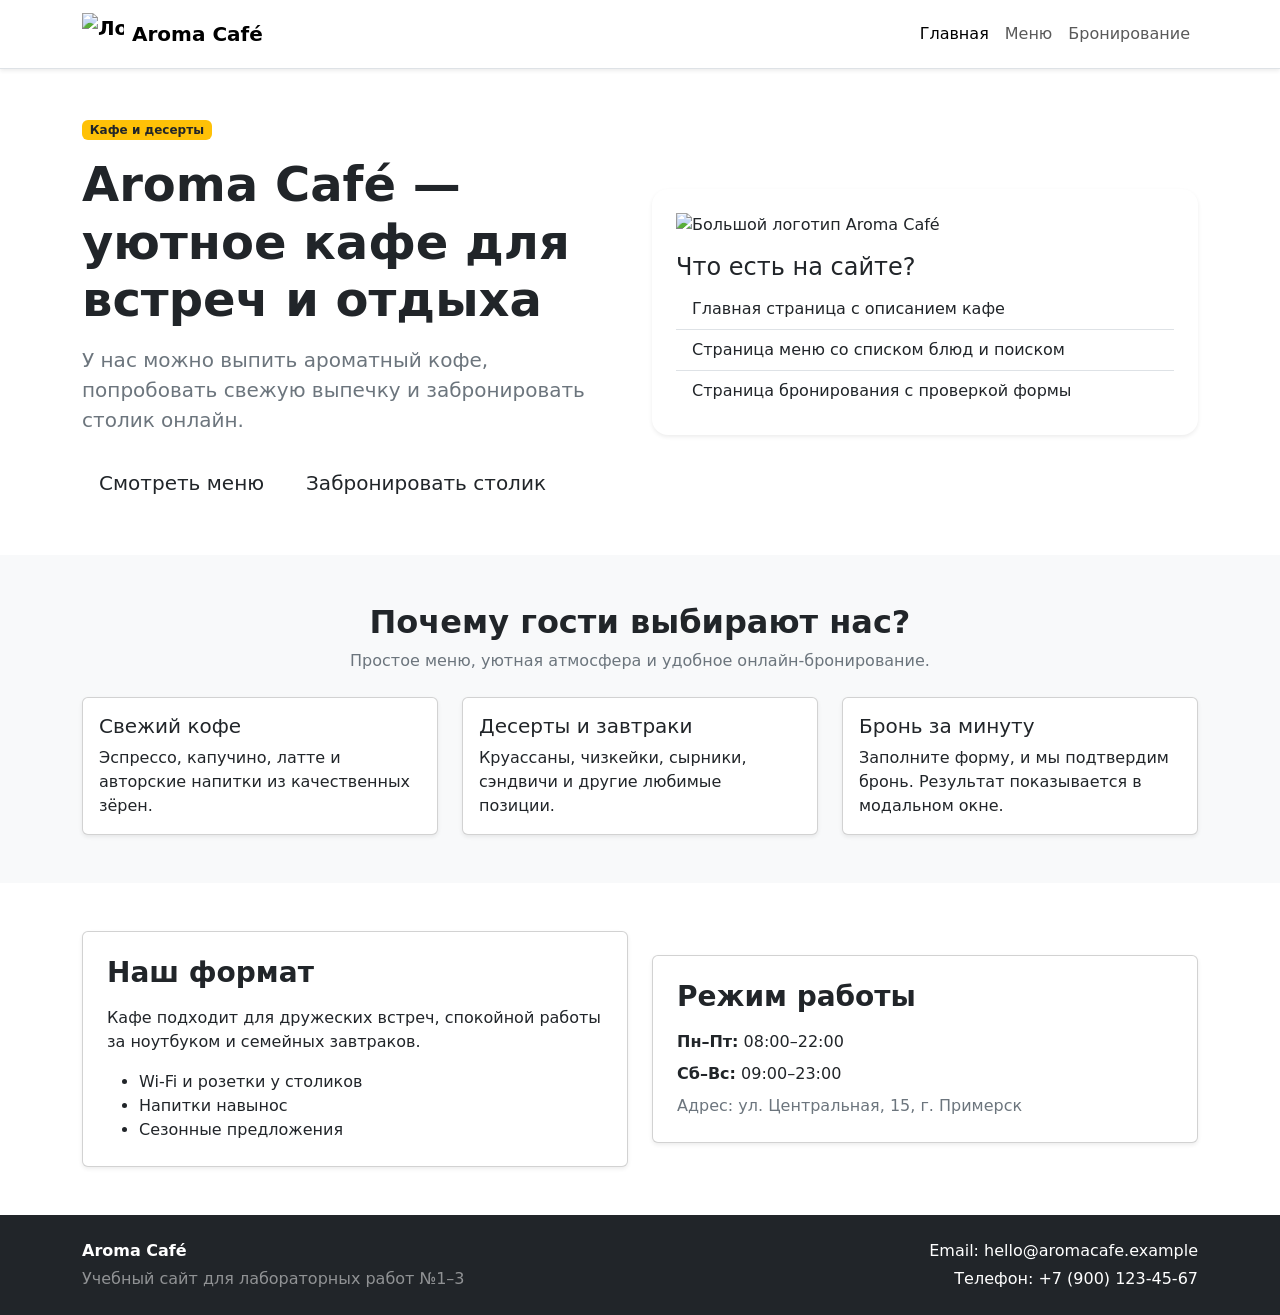
==== index.html @ 325fa291 "index.html" ====
<!DOCTYPE html>
<html lang="ru">
<head>
  <meta charset="UTF-8">
  <meta name="viewport" content="width=device-width, initial-scale=1.0">
  <title>Aroma Café — главная</title>
  <link rel="icon" href="img/favicon.svg" type="image/svg+xml">
  <!-- Bootstrap подключается через CDN -->
  <link href="https://cdn.jsdelivr.net/npm/bootstrap@5.3.3/dist/css/bootstrap.min.css" rel="stylesheet">
  <!-- Собственный файл стилей -->
  <link rel="stylesheet" href="css/style.css">
  <!-- Подключение веб-аналитики: ID Google Analytics -->
  <script async src="https://www.googletagmanager.com/gtag/js?id=G-399931535"></script>
  <script>
    window.dataLayer = window.dataLayer || [];
    function gtag(){dataLayer.push(arguments);} 
    gtag('js', new Date());
    gtag('config', 'G-399931535');
  </script>
</head>
<body class="d-flex flex-column min-vh-100">
<!-- Шапка сайта: логотип, название и меню навигации -->
<header class="border-bottom bg-white sticky-top shadow-sm">
  <nav class="navbar navbar-expand-lg">
    <div class="container">
      <a class="navbar-brand d-flex align-items-center gap-2 fw-bold" href="index.html">
        <img src="img/logo.svg" alt="Логотип Aroma Café" width="42" height="42">
        <span>Aroma Café</span>
      </a>

      <button class="navbar-toggler" type="button" data-bs-toggle="collapse" data-bs-target="#mainMenu" aria-controls="mainMenu" aria-expanded="false" aria-label="Открыть меню">
        <span class="navbar-toggler-icon"></span>
      </button>

      <!-- Главное меню сайта -->
      <div class="collapse navbar-collapse" id="mainMenu">
        <ul class="navbar-nav ms-auto">
          <li class="nav-item"><a class="nav-link active" href="index.html">Главная</a></li>
          <li class="nav-item"><a class="nav-link" href="catalog.html">Меню</a></li>
          <li class="nav-item"><a class="nav-link" href="order.html">Бронирование</a></li>
        </ul>
      </div>
    </div>
  </nav>
</header>

<!-- Основной контент главной страницы -->
<main>
  <!-- Hero-блок -->
  <section class="hero-section py-5">
    <div class="container">
      <div class="row align-items-center gy-4">
        <div class="col-lg-6">
          <span class="badge text-bg-warning mb-3 text-dark">Кафе и десерты</span>
          <h1 class="display-5 fw-bold mb-3">Aroma Café — уютное кафе для встреч и отдыха</h1>
          <p class="lead text-secondary mb-4">
            У нас можно выпить ароматный кофе, попробовать свежую выпечку и забронировать столик онлайн.
          </p>
          <div class="d-flex flex-wrap gap-2">
            <a href="catalog.html" class="btn btn-cafe btn-lg">Смотреть меню</a>
            <a href="order.html" class="btn btn-outline-cafe btn-lg">Забронировать столик</a>
          </div>
        </div>
        <div class="col-lg-6">
          <div class="p-4 bg-white rounded-4 shadow-sm feature-box">
            <img src="img/logo.svg" alt="Большой логотип Aroma Café" class="hero-logo mb-3">
            <h2 class="h4">Что есть на сайте?</h2>
            <ul class="list-group list-group-flush">
              <li class="list-group-item">Главная страница с описанием кафе</li>
              <li class="list-group-item">Страница меню со списком блюд и поиском</li>
              <li class="list-group-item">Страница бронирования с проверкой формы</li>
            </ul>
          </div>
        </div>
      </div>
    </div>
  </section>

  <!-- Блок преимуществ -->
  <section class="py-5 bg-light">
    <div class="container">
      <div class="text-center mb-4">
        <h2 class="fw-bold">Почему гости выбирают нас?</h2>
        <p class="text-secondary">Простое меню, уютная атмосфера и удобное онлайн-бронирование.</p>
      </div>

      <div class="row g-4">
        <div class="col-md-4">
          <article class="card h-100 shadow-sm">
            <div class="card-body">
              <h3 class="h5 card-title">Свежий кофе</h3>
              <p class="card-text">Эспрессо, капучино, латте и авторские напитки из качественных зёрен.</p>
            </div>
          </article>
        </div>
        <div class="col-md-4">
          <article class="card h-100 shadow-sm">
            <div class="card-body">
              <h3 class="h5 card-title">Десерты и завтраки</h3>
              <p class="card-text">Круассаны, чизкейки, сырники, сэндвичи и другие любимые позиции.</p>
            </div>
          </article>
        </div>
        <div class="col-md-4">
          <article class="card h-100 shadow-sm">
            <div class="card-body">
              <h3 class="h5 card-title">Бронь за минуту</h3>
              <p class="card-text">Заполните форму, и мы подтвердим бронь. Результат показывается в модальном окне.</p>
            </div>
          </article>
        </div>
      </div>
    </div>
  </section>

  <!-- Дополнительный информационный блок -->
  <section class="py-5">
    <div class="container">
      <div class="row g-4 align-items-center">
        <div class="col-lg-6">
          <div class="card shadow-sm h-100">
            <div class="card-body p-4">
              <h2 class="h3 fw-bold mb-3">Наш формат</h2>
              <p>Кафе подходит для дружеских встреч, спокойной работы за ноутбуком и семейных завтраков.</p>
              <ul class="mb-0">
                <li>Wi‑Fi и розетки у столиков</li>
                <li>Напитки навынос</li>
                <li>Сезонные предложения</li>
              </ul>
            </div>
          </div>
        </div>
        <div class="col-lg-6">
          <div class="card shadow-sm h-100">
            <div class="card-body p-4">
              <h2 class="h3 fw-bold mb-3">Режим работы</h2>
              <p class="mb-2"><strong>Пн–Пт:</strong> 08:00–22:00</p>
              <p class="mb-2"><strong>Сб–Вс:</strong> 09:00–23:00</p>
              <p class="mb-0 text-secondary">Адрес: ул. Центральная, 15, г. Примерск</p>
            </div>
          </div>
        </div>
      </div>
    </div>
  </section>
</main>

<!-- Футер сайта: контакты и дополнительная информация -->
<footer class="bg-dark text-white py-4 mt-auto">
  <div class="container">
    <div class="row gy-3 align-items-center">
      <div class="col-md-6">
        <p class="mb-1 fw-bold">Aroma Café</p>
        <p class="mb-0 text-white-50">Учебный сайт для лабораторных работ №1–3</p>
      </div>
      <div class="col-md-6 text-md-end">
        <p class="mb-1">Email: hello@aromacafe.example</p>
        <p class="mb-0">Телефон: +7 (900) 123-45-67</p>
      </div>
    </div>
  </div>
</footer>

<!-- Bootstrap JS нужен для работы меню и модальных окон -->
<script src="https://cdn.jsdelivr.net/npm/bootstrap@5.3.3/dist/js/bootstrap.bundle.min.js"></script>
<!-- Собственный JavaScript-файл подключён ко всем страницам -->
<script src="js/script.js"></script>
</body>
</html>
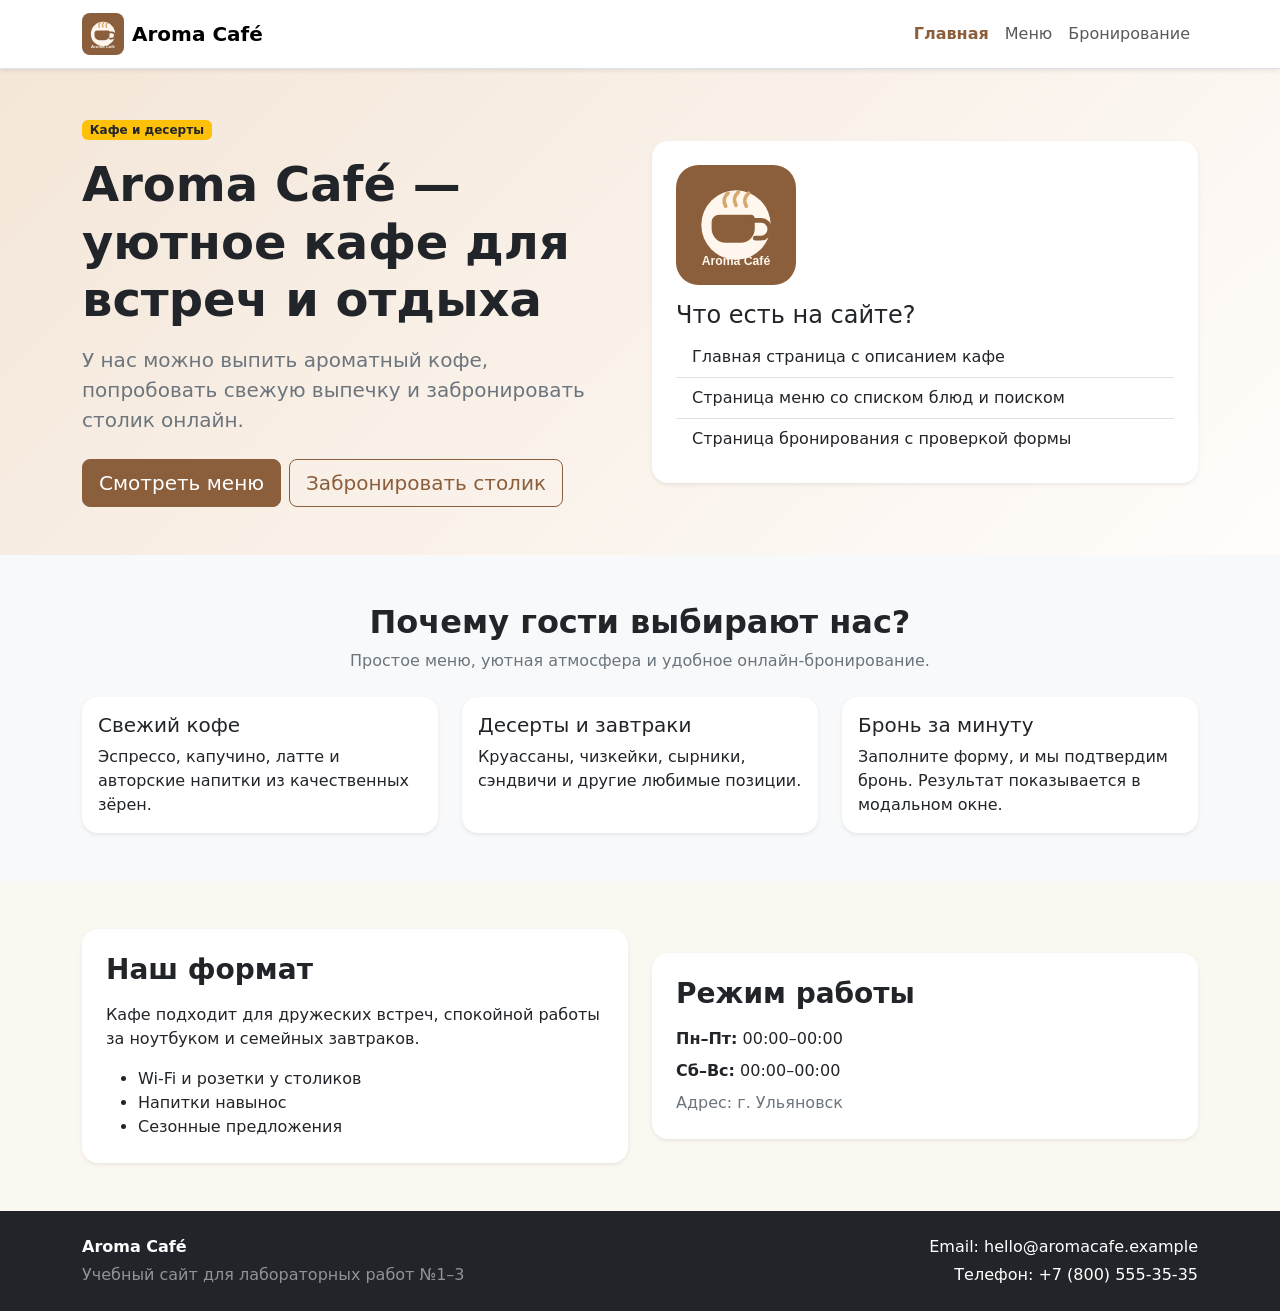
==== commit bc86361d: "Update index.html" ====
--- a/index.html
+++ b/index.html
@@ -10,12 +10,12 @@
   <!-- Собственный файл стилей -->
   <link rel="stylesheet" href="css/style.css">
   <!-- Подключение веб-аналитики: ID Google Analytics -->
-  <script async src="https://www.googletagmanager.com/gtag/js?id=G-399931535"></script>
+  <script async src="https://www.googletagmanager.com/gtag/js?id=G-Z52B94FPF3"></script>
   <script>
     window.dataLayer = window.dataLayer || [];
     function gtag(){dataLayer.push(arguments);} 
     gtag('js', new Date());
-    gtag('config', 'G-399931535');
+    gtag('config', 'G-Z52B94FPF3');
   </script>
 </head>
 <body class="d-flex flex-column min-vh-100">
@@ -134,9 +134,9 @@
           <div class="card shadow-sm h-100">
             <div class="card-body p-4">
               <h2 class="h3 fw-bold mb-3">Режим работы</h2>
-              <p class="mb-2"><strong>Пн–Пт:</strong> 08:00–22:00</p>
-              <p class="mb-2"><strong>Сб–Вс:</strong> 09:00–23:00</p>
-              <p class="mb-0 text-secondary">Адрес: ул. Центральная, 15, г. Примерск</p>
+              <p class="mb-2"><strong>Пн–Пт:</strong> 00:00–00:00</p>
+              <p class="mb-2"><strong>Сб–Вс:</strong> 00:00–00:00</p>
+              <p class="mb-0 text-secondary">Адрес: г. Ульяновск</p>
             </div>
           </div>
         </div>
@@ -155,7 +155,7 @@
       </div>
       <div class="col-md-6 text-md-end">
         <p class="mb-1">Email: hello@aromacafe.example</p>
-        <p class="mb-0">Телефон: +7 (900) 123-45-67</p>
+        <p class="mb-0">Телефон: +7 (800) 555-35-35</p>
       </div>
     </div>
   </div>
--- a/css/style.css
+++ b/css/style.css
@@ -0,0 +1,76 @@
+/* Собственные стили сайта: подключены отдельно от Bootstrap */
+
+:root {
+  --site-bg: #fbf7f1;
+  --site-primary: #8b5e3c;
+  --site-primary-dark: #6b4529;
+  --site-primary-soft: #f4e6d8;
+  --site-accent: #d7a86e;
+}
+
+body {
+  background: var(--site-bg);
+}
+
+.navbar-brand img {
+  flex-shrink: 0;
+}
+
+.nav-link.active {
+  font-weight: 700;
+  color: var(--site-primary) !important;
+}
+
+.hero-section {
+  background: linear-gradient(135deg, var(--site-primary-soft), #fffdfb);
+}
+
+.hero-logo {
+  width: 120px;
+  height: 120px;
+}
+
+.card,
+.feature-box {
+  border: 0;
+  border-radius: 1rem;
+}
+
+.table-responsive {
+  overflow: hidden;
+}
+
+.btn-cafe {
+  background-color: var(--site-primary);
+  border-color: var(--site-primary);
+  color: #fff;
+}
+
+.btn-cafe:hover,
+.btn-cafe:focus {
+  background-color: var(--site-primary-dark);
+  border-color: var(--site-primary-dark);
+  color: #fff;
+}
+
+.btn-outline-cafe {
+  color: var(--site-primary);
+  border-color: var(--site-primary);
+}
+
+.btn-outline-cafe:hover,
+.btn-outline-cafe:focus {
+  background-color: var(--site-primary);
+  border-color: var(--site-primary);
+  color: #fff;
+}
+
+.form-control:focus,
+.form-select:focus {
+  border-color: var(--site-accent);
+  box-shadow: 0 0 0 .25rem rgba(215, 168, 110, .25);
+}
+
+footer {
+  margin-top: auto;
+}
